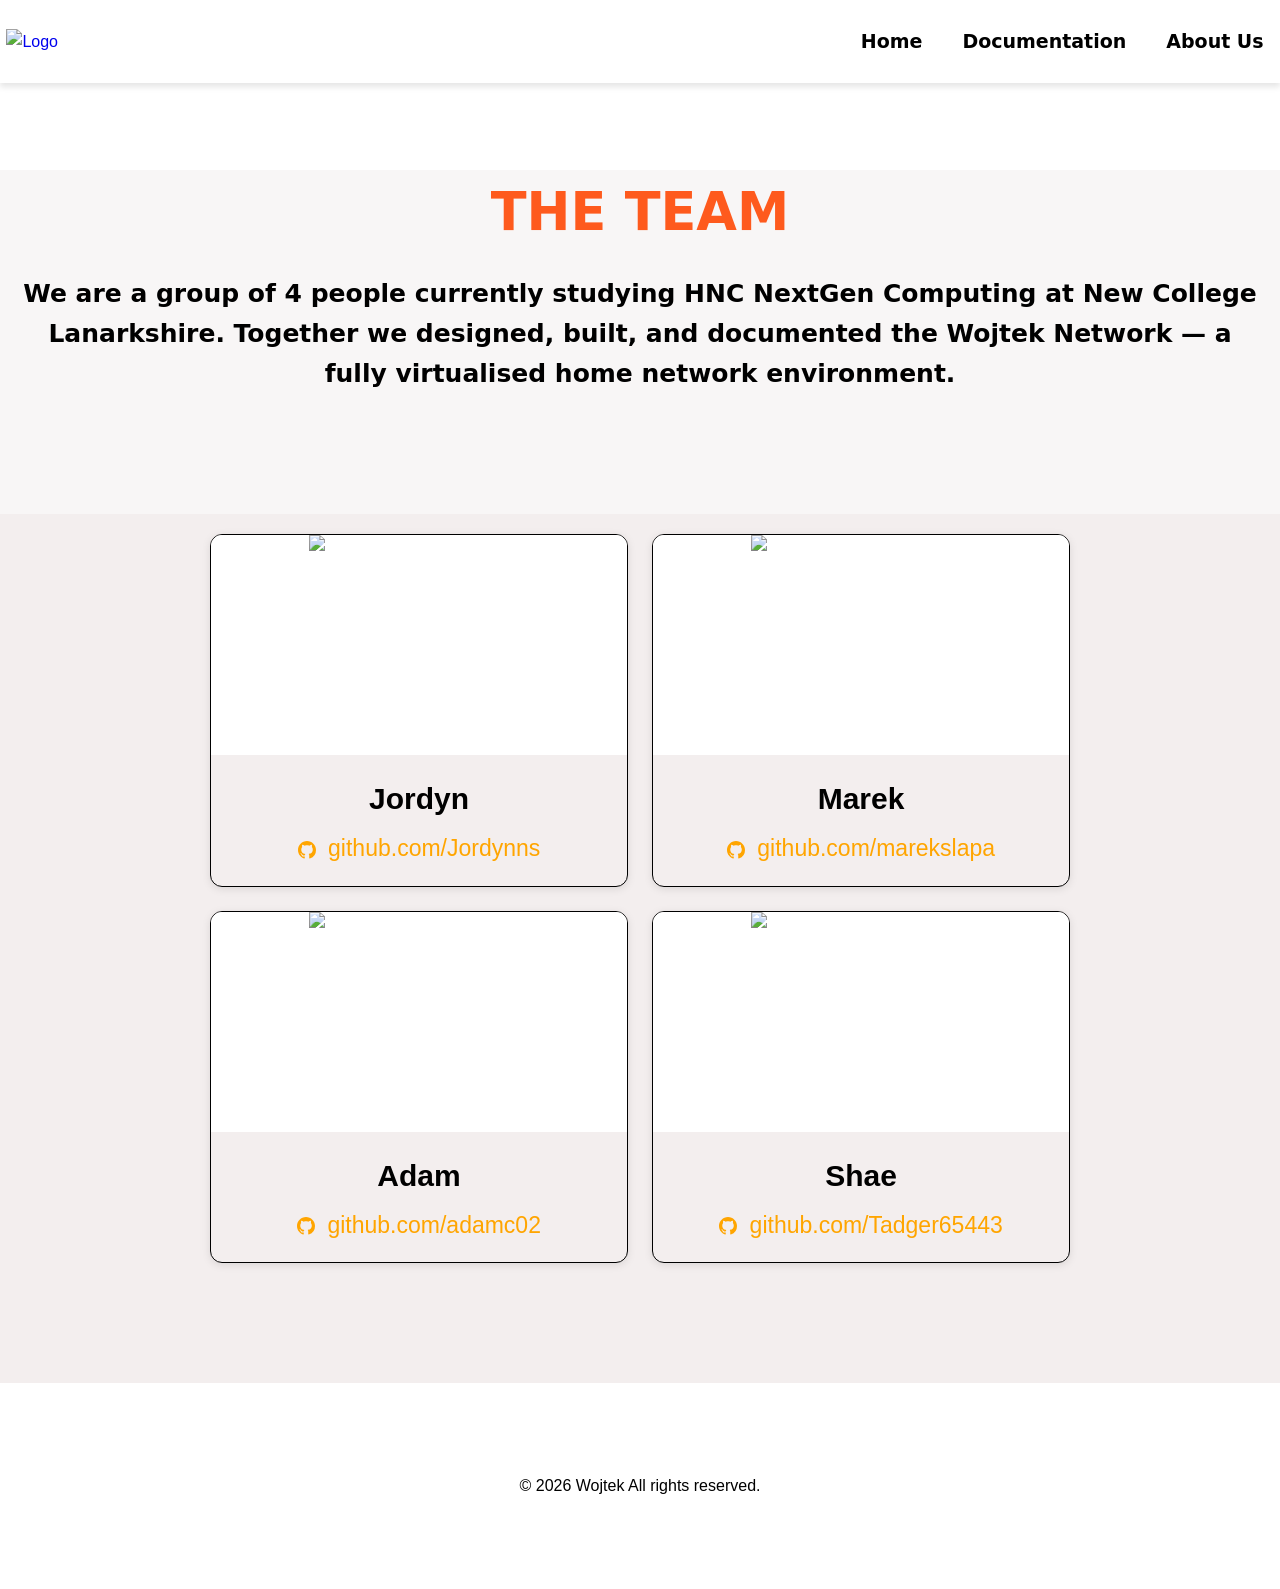
==== website/aboutus.html @ d4ba82f7 "Add files via upload" ====
<!DOCTYPE html>
<html lang="en">
<head>
    <meta charset="UTF-8">
    <meta name="viewport" content="width=device-width, initial-scale=1.0">
    <title>Wojtek Network — About Us</title>

    <link rel="icon" type="image/x-icon" href="resources/favicon.ico">
    <link rel="stylesheet" href="styles.css">

</head>
<body>

<header>
    <div class="header-container">
        <a href="index.html"><img src="resources/Logo.png" alt="Logo" style="height:150px;width:150px;"></a>
        <nav>
            <ul>
                <li><a href="index.html">Home</a></li>
                <li><a href="Documentation.html">Documentation</a></li>
                <li><a href="aboutus.html">About Us</a></li>
            </ul>
        </nav>
    </div>
</header>

<section class="What">
    <div class="container">
        <h1>THE TEAM</h1>
    </div>
    <div class="container1">
        <p style="text-align:center;">We are a group of 4 people currently studying HNC NextGen Computing at New College Lanarkshire.
        Together we designed, built, and documented the Wojtek Network — a fully virtualised home network environment.</p>
    </div>
</section>

<section class="Goals">
    <div class="cardsContainer" style="max-width:900px;">
        <div class="card-grid" style="grid-template-columns: repeat(2, 1fr);">

            <div class="card">
                <div class="card-image">
                    <img src="https://github.com/Jordynns.png" alt="Jordyn" style="height:220px;width:220px;object-fit:cover;">
                </div>
                <div class="card-content">
                    <div class="card-title">Jordyn</div>
                    <div class="card-text">
                        <a href="https://github.com/Jordynns" target="_blank">
                            <svg xmlns="http://www.w3.org/2000/svg" viewBox="0 0 24 24" width="18" height="18" fill="currentColor" style="vertical-align:middle;margin-right:6px;">
                                <path d="M12 0C5.37 0 0 5.37 0 12c0 5.31 3.435 9.795 8.205 11.385.6.105.825-.255.825-.57 0-.285-.015-1.23-.015-2.235-3.015.555-3.795-.735-4.035-1.41-.135-.345-.72-1.41-1.23-1.695-.42-.225-1.02-.78-.015-.795.945-.015 1.62.87 1.845 1.23 1.08 1.815 2.805 1.305 3.495.99.105-.78.42-1.305.765-1.605-2.67-.3-5.46-1.335-5.46-5.925 0-1.305.465-2.385 1.23-3.225-.12-.3-.54-1.53.12-3.18 0 0 1.005-.315 3.3 1.23.96-.27 1.98-.405 3-.405s2.04.135 3 .405c2.295-1.56 3.3-1.23 3.3-1.23.66 1.65.24 2.88.12 3.18.765.84 1.23 1.905 1.23 3.225 0 4.605-2.805 5.625-5.475 5.925.435.375.81 1.095.81 2.22 0 1.605-.015 2.895-.015 3.3 0 .315.225.69.825.57A12.02 12.02 0 0 0 24 12c0-6.63-5.37-12-12-12z"/>
                            </svg>
                            github.com/Jordynns
                        </a>
                    </div>
                </div>
            </div>

            <div class="card">
                <div class="card-image">
                    <img src="https://github.com/marekslapa.png" alt="Marek" style="height:220px;width:220px;object-fit:cover;">
                </div>
                <div class="card-content">
                    <div class="card-title">Marek</div>
                    <div class="card-text">
                        <a href="https://github.com/marekslapa" target="_blank">
                            <svg xmlns="http://www.w3.org/2000/svg" viewBox="0 0 24 24" width="18" height="18" fill="currentColor" style="vertical-align:middle;margin-right:6px;">
                                <path d="M12 0C5.37 0 0 5.37 0 12c0 5.31 3.435 9.795 8.205 11.385.6.105.825-.255.825-.57 0-.285-.015-1.23-.015-2.235-3.015.555-3.795-.735-4.035-1.41-.135-.345-.72-1.41-1.23-1.695-.42-.225-1.02-.78-.015-.795.945-.015 1.62.87 1.845 1.23 1.08 1.815 2.805 1.305 3.495.99.105-.78.42-1.305.765-1.605-2.67-.3-5.46-1.335-5.46-5.925 0-1.305.465-2.385 1.23-3.225-.12-.3-.54-1.53.12-3.18 0 0 1.005-.315 3.3 1.23.96-.27 1.98-.405 3-.405s2.04.135 3 .405c2.295-1.56 3.3-1.23 3.3-1.23.66 1.65.24 2.88.12 3.18.765.84 1.23 1.905 1.23 3.225 0 4.605-2.805 5.625-5.475 5.925.435.375.81 1.095.81 2.22 0 1.605-.015 2.895-.015 3.3 0 .315.225.69.825.57A12.02 12.02 0 0 0 24 12c0-6.63-5.37-12-12-12z"/>
                            </svg>
                            github.com/marekslapa
                        </a>
                    </div>
                </div>
            </div>

            <div class="card">
                <div class="card-image">
                    <img src="https://github.com/adamc02.png" alt="Adam" style="height:220px;width:220px;object-fit:cover;">
                </div>
                <div class="card-content">
                    <div class="card-title">Adam</div>
                    <div class="card-text">
                        <a href="https://github.com/adamc02" target="_blank">
                            <svg xmlns="http://www.w3.org/2000/svg" viewBox="0 0 24 24" width="18" height="18" fill="currentColor" style="vertical-align:middle;margin-right:6px;">
                                <path d="M12 0C5.37 0 0 5.37 0 12c0 5.31 3.435 9.795 8.205 11.385.6.105.825-.255.825-.57 0-.285-.015-1.23-.015-2.235-3.015.555-3.795-.735-4.035-1.41-.135-.345-.72-1.41-1.23-1.695-.42-.225-1.02-.78-.015-.795.945-.015 1.62.87 1.845 1.23 1.08 1.815 2.805 1.305 3.495.99.105-.78.42-1.305.765-1.605-2.67-.3-5.46-1.335-5.46-5.925 0-1.305.465-2.385 1.23-3.225-.12-.3-.54-1.53.12-3.18 0 0 1.005-.315 3.3 1.23.96-.27 1.98-.405 3-.405s2.04.135 3 .405c2.295-1.56 3.3-1.23 3.3-1.23.66 1.65.24 2.88.12 3.18.765.84 1.23 1.905 1.23 3.225 0 4.605-2.805 5.625-5.475 5.925.435.375.81 1.095.81 2.22 0 1.605-.015 2.895-.015 3.3 0 .315.225.69.825.57A12.02 12.02 0 0 0 24 12c0-6.63-5.37-12-12-12z"/>
                            </svg>
                            github.com/adamc02
                        </a>
                    </div>
                </div>
            </div>

            <div class="card">
                <div class="card-image">
                    <img src="https://github.com/Tadger65443.png" alt="Shae" style="height:220px;width:220px;object-fit:cover;">
                </div>
                <div class="card-content">
                    <div class="card-title">Shae</div>
                    <div class="card-text">
                        <a href="https://github.com/Tadger65443" target="_blank">
                            <svg xmlns="http://www.w3.org/2000/svg" viewBox="0 0 24 24" width="18" height="18" fill="currentColor" style="vertical-align:middle;margin-right:6px;">
                                <path d="M12 0C5.37 0 0 5.37 0 12c0 5.31 3.435 9.795 8.205 11.385.6.105.825-.255.825-.57 0-.285-.015-1.23-.015-2.235-3.015.555-3.795-.735-4.035-1.41-.135-.345-.72-1.41-1.23-1.695-.42-.225-1.02-.78-.015-.795.945-.015 1.62.87 1.845 1.23 1.08 1.815 2.805 1.305 3.495.99.105-.78.42-1.305.765-1.605-2.67-.3-5.46-1.335-5.46-5.925 0-1.305.465-2.385 1.23-3.225-.12-.3-.54-1.53.12-3.18 0 0 1.005-.315 3.3 1.23.96-.27 1.98-.405 3-.405s2.04.135 3 .405c2.295-1.56 3.3-1.23 3.3-1.23.66 1.65.24 2.88.12 3.18.765.84 1.23 1.905 1.23 3.225 0 4.605-2.805 5.625-5.475 5.925.435.375.81 1.095.81 2.22 0 1.605-.015 2.895-.015 3.3 0 .315.225.69.825.57A12.02 12.02 0 0 0 24 12c0-6.63-5.37-12-12-12z"/>
                            </svg>
                            github.com/Tadger65443
                        </a>
                    </div>
                </div>
            </div>

        </div>
    </div>
</section>

<footer>
    <p>&copy; 2026 Wojtek All rights reserved.</p>
</footer>

</body>
</html>
---- website/styles.css ----
/* ============================================================
   WOJTEK NETWORK — Combined Stylesheet
   Merged from stylesheet.css + Document.css
   ============================================================ */

/* ----- Reset & Variables ----- */
* {
    box-sizing: border-box;
    margin: 0;
    padding: 0;
}

:root {
    --primary-color: #ffffff;
    --secondary-color: #020274;
    --Section-colour: #000000;
    --background-color: #f1eeee;
    --text-color: #000000;
    --card-bg: #ffffff;
    --shadow: rgba(0, 0, 0, 0.1);
    --hover-shadow: rgba(0, 0, 0, 0.2);
    --transition-speed: 0.3s;
}

/* ----- Base ----- */
body {
    font-family: 'Arial', sans-serif;
    color: var(--text-color);
    margin: 0;
    padding: 0;
    line-height: 1.6;
    padding-top: 170px;
}

ul {
    list-style-type: disc;
    margin-left: 40px;
}

ul ul {
    margin-left: 40px;
}

a {
    text-decoration: none;
}

/* ----- Header ----- */
header {
    background: var(--primary-color);
    color: white;
    padding: 0.5vw;
    text-align: left;
    box-shadow: 0 4px 6px var(--shadow);
    position: fixed;
    top: 0;
    left: 0;
    width: 100%;
    z-index: 1000;
}

.header-container {
    display: flex;
    justify-content: space-between;
    align-items: center;
}

/* ----- Navigation ----- */
nav ul {
    list-style-type: none;
    display: flex;
    gap: 20px;
    justify-content: right;
    background: var(--primary-color);
    font-family: system-ui, -apple-system, BlinkMacSystemFont, 'Segoe UI', Roboto, Oxygen, Ubuntu, Cantarell, 'Open Sans', 'Helvetica Neue', sans-serif;
    font-size: 19px;
}

nav ul li {
    position: relative;
    margin: 0px;
}

nav ul li a {
    color: rgb(0, 0, 0);
    text-decoration: none;
    font-weight: bold;
    padding: 20px 10px;
    display: inline-block;
    transition: color var(--transition-speed);
}

nav ul li a:hover {
    background: #ffffff;
    transform: scale(1.05);
}

/* ----- Footer ----- */
footer {
    padding: 90px;
    text-align: center;
    background: #ffffff;
}

/* ============================================================
   HOME PAGE STYLES (Untitled-2.html / aboutus.html)
   ============================================================ */

/* ----- Hero Section ----- */
.hero {
    min-height: 100vh;
    background-image: linear-gradient(to bottom, rgb(240, 240, 240), rgb(255, 255, 255));
    background-size: cover;
    background-position: center;
    display: flex;
    flex-direction: column;
    justify-content: center;
    align-items: center;
    overflow: hidden;
    position: relative;
}

.hero-title {
    text-align: center;
    align-items: center;
    color: #fe5a1d;
    font-size: 40px;
    font-family: system-ui, -apple-system, BlinkMacSystemFont, 'Segoe UI', Roboto, Oxygen, Ubuntu, Cantarell, 'Open Sans', 'Helvetica Neue', sans-serif;
    font-weight: 900;
}

.hero-text {
    color: #222020;
    font-size: 20px;
    padding: 10px;
}

.hero-image {
    position: absolute;
    right: 190px;
    top: 50%;
    transform: translateX(60%) translateY(-50%);
    pointer-events: none;
    opacity: 30%;
}

.hero-image2 {
    position: absolute;
    left: 180px;
    top: 50%;
    transform: translateX(-60%) translateY(-50%);
    pointer-events: none;
    opacity: 30%;
}

/* ----- Button ----- */
.button {
    display: flex;
    align-items: center;
    gap: 12px;
    background-color: #fe5a1d;
    color: #fff;
    border: none;
    border-radius: 10px;
    padding: 14px 24px;
    font-size: 18px;
    font-weight: 500;
    cursor: pointer;
    font-family: sans-serif;
}

.button:hover {
    background-color: #db6b42;
}

/* ----- What Section ----- */
.What {
    background-color: #f8f6f6;
    padding-bottom: 100px;
}

.container {
    color: #fe5a1d;
    font-size: 35px;
    font-family: system-ui, -apple-system, BlinkMacSystemFont, 'Segoe UI', Roboto, Oxygen, Ubuntu, Cantarell, 'Open Sans', 'Helvetica Neue', sans-serif;
    text-align: center;
}

.container1 {
    max-width: 1300px;
    margin: 0 auto;
    padding: 20px;
    font-size: 25px;
    font-family: system-ui, -apple-system, BlinkMacSystemFont, 'Segoe UI', Roboto, Oxygen, Ubuntu, Cantarell, 'Open Sans', 'Helvetica Neue', sans-serif;
    color: #000000;
    font-weight: 600;
}

/* ----- Goals / Cards ----- */
.Goals {
    background-color: #f3eeee;
    padding-bottom: 100px;
}

.cardsContainer {
    max-width: 1000px;
    width: 100%;
    margin: 0 auto;
}

.card-grid {
    display: grid;
    grid-template-columns: repeat(3, 1fr);
    gap: 24px;
    padding: 20px;
    justify-content: center;
}

.card {
    border: 1px solid #000000;
    border-radius: 12px;
    overflow: hidden;
    box-shadow: 0 2px 8px rgba(0, 0, 0, 0.1);
    transition: transform 0.2s, box-shadow 0.2s;
}

.card-image {
    width: 100%;
    height: 220px;
    background-color: #ffffff;
    display: flex;
    align-items: center;
    justify-content: center;
    color: white;
    font-size: 48px;
    overflow: hidden;
}

.card-image img {
    width: 100%;
    height: 100%;
    object-fit: cover;
}

.card-content {
    padding: 20px;
    text-align: center;
}

.card-title {
    font-size: 30px;
    font-weight: 600;
    color: #000000;
    margin-bottom: 8px;
}

.card-text {
    font-size: 23px;
    color: #000000;
    line-height: 1.5;
}

.card-text a {
    text-decoration: none;
    color: orange;
}

.card-text a:hover {
    color: rgb(153, 105, 17);
}

/* ----- Architecture Section ----- */
.Architecture {
    background-color: #ebe2e2;
    padding-bottom: 100px;
}

.Legend {
    margin: 0 auto;
    padding: 20px;
    font-size: 23px;
    font-family: system-ui, -apple-system, BlinkMacSystemFont, 'Segoe UI', Roboto, Oxygen, Ubuntu, Cantarell, 'Open Sans', 'Helvetica Neue', sans-serif;
    color: #000000;
    font-weight: 700;
}

.Diagram {
    justify-content: center;
    align-content: center;
    display: flex;
}

/* ----- About Us ----- */
.Member-text {
    font-family: system-ui, -apple-system, BlinkMacSystemFont, 'Segoe UI', Roboto, Oxygen, Ubuntu, Cantarell, 'Open Sans', 'Helvetica Neue', sans-serif;
    font-weight: 400;
}

/* ----- Spin Animations ----- */
.spin {
    animation: spin 5s linear infinite;
}

.spin1 {
    animation: spin 5s linear infinite;
    animation-direction: reverse;
}

@keyframes spin {
    from { transform: rotate(0deg); }
    to   { transform: rotate(360deg); }
}

/* ============================================================
   DOCUMENTATION PAGE STYLES (Documentation.html)
   ============================================================ */

/* ----- Doc Layout ----- */
.doc-layout {
    display: grid;
    grid-template-columns: 260px 1fr;
    gap: 40px;
    padding: 60px 20%;
    background: white;
}

.doc-content {
    width: 100%;
}

/* ----- Sidebar Navigation ----- */
.Section-Area {
    position: sticky;
    top: 180px;
    height: fit-content;
    border-right: 2px solid #eee;
    padding-right: 20px;
}

.Section-Area a {
    display: block;
    margin: 10px 0;
    color: #333;
    text-decoration: none;
    font-weight: 500;
}

.Section-Area a:hover {
    color: #ff5a1f;
}

/* ----- Section Headings ----- */
.headings {
    color: #ff5a1f;
    margin-top: 40px;
    text-align: center;
}

section[id] {
    scroll-margin-top: 185px;
}

.title {
    color: #fe5a1d;
    font-size: 35px;
    font-family: system-ui, -apple-system, BlinkMacSystemFont, 'Segoe UI', Roboto, Oxygen, Ubuntu, Cantarell, 'Open Sans', 'Helvetica Neue', sans-serif;
}

.text {
    color: #000000;
    font-size: 20px;
    font-family: system-ui, -apple-system, BlinkMacSystemFont, 'Segoe UI', Roboto, Oxygen, Ubuntu, Cantarell, 'Open Sans', 'Helvetica Neue', sans-serif;
    padding-top: 20px;
}

/* ----- Network Diagram ----- */
.diagram-wrapper {
    background: #12121f;
    border: 1px solid #2a2a3e;
    border-radius: 6px;
    width: 100%;
    max-width: 100%;
    position: relative;
    margin: 0 auto;
}

.legend {
    padding: 14px 20px 10px;
    border-bottom: 1px solid #2a2a3e;
    position: relative;
    z-index: 10;
    background: #12121f;
}

.legend h3 {
    text-align: center;
    font-size: 15px;
    font-weight: 600;
    color: #e0e0e0;
    margin-bottom: 10px;
}

.legend-items {
    display: flex;
    flex-wrap: wrap;
    gap: 18px;
    justify-content: center;
    font-size: 12px;
    color: #bbb;
}

.legend-item { display: flex; align-items: center; gap: 6px; }
.legend-dot  { width: 12px; height: 12px; border-radius: 50%; flex-shrink: 0; }

.canvas-viewport {
    height: 760px;
    overflow: hidden;
    position: relative;
}

.canvas {
    padding: 40px 30px 60px;
    display: flex;
    flex-direction: column;
    align-items: center;
    gap: 0;
    transform-origin: 0 0;
}

/* ----- Diagram Nodes ----- */
.node {
    border-radius: 4px;
    padding: 8px 18px;
    font-size: 13px;
    font-weight: 500;
    text-align: center;
    white-space: nowrap;
    color: #fff;
}

.blue   { background: #2d6aa0; border: 1px solid #3a85c8; }
.grey   { background: #4a4a5e; border: 1px solid #6a6a7e; }
.red    { background: #c0233a; border: 1px solid #e0304d; }
.green  { background: #1d7a45; border: 1px solid #26a05a; }
.purple { background: #6b3fa0; border: 1px solid #8a52cc; }
.gold   { background: #b8860b; border: 1px solid #d4a017; }

.pfsense-box, .lan-box, .services-box {
    background: #2a2a3e;
    border: 1px solid #3a3a5e;
    border-radius: 6px;
    position: relative;
    display: flex;
    justify-content: center;
}

.pfsense-box  { width: 340px; padding: 28px 16px 14px; gap: 16px; }
.lan-box      { width: 360px; padding: 28px 16px 14px; gap: 20px; }
.services-box { width: fit-content; padding: 28px 10px 14px; gap: 8px; flex-wrap: nowrap; }

.box-label {
    position: absolute;
    top: 9px; left: 50%;
    transform: translateX(-50%);
    font-size: 12px; color: #aaa; white-space: nowrap;
}

.node-internet { width: 110px; }
.node-vswitch  { width: 160px; }
.node-hyperv   { width: 140px; }
.node-wan      { width: 120px; }
.node-lan-ip   { width: 150px; }
.node-subnet   { width: 140px; }
.node-ubuntu   { width: 130px; line-height: 1.5; }
.node-win11    { width: 130px; line-height: 1.5; }
.node-docker   { width: 200px; }
.node-service  { width: 120px; line-height: 1.5; font-size: 12px; }

/* ----- Diagram Toolbar & Nav Pad ----- */
.toolbar {
    position: absolute;
    top: 10px; right: 12px;
    display: flex; gap: 6px;
    z-index: 20;
}

.toolbar button {
    background: #2a2a3e; border: 1px solid #3a3a5e;
    color: #aaa; width: 30px; height: 28px;
    border-radius: 4px; cursor: pointer; font-size: 13px;
    display: flex; align-items: center; justify-content: center;
    transition: background 0.15s;
}

.toolbar button:hover { background: #3a3a5e; color: #fff; }

.nav-buttons {
    position: absolute;
    bottom: 12px; right: 12px;
    display: grid;
    grid-template-columns: repeat(3, 28px);
    grid-template-rows: repeat(3, 28px);
    gap: 4px;
    z-index: 20;
}

.nav-btn {
    background: #2a2a3e; border: 1px solid #3a3a5e;
    color: #aaa; border-radius: 4px;
    cursor: pointer; font-size: 12px;
    display: flex; align-items: center; justify-content: center;
    transition: background 0.15s;
}

.nav-btn:hover { background: #3a3a5e; color: #fff; }
.nav-btn.empty { background: transparent; border: none; cursor: default; }

/* ----- Tables ----- */
table {
    font-family: arial, sans-serif;
    border-collapse: collapse;
    width: 100%;
}

td, th {
    border: 1px solid #dddddd;
    text-align: left;
    padding: 8px;
}

tr:nth-child(even) {
    background-color: #dddddd;
}

/* ----- Code & Tip Boxes ----- */
.code-box {
    background: #cfcdcd;
    padding: 16px;
    font-family: monospace;
    display: flex;
    justify-content: space-between;
    align-items: center;
    color: #000000;
}

.tip-box {
    background: #ffffff;
    border-left: 4px solid #22c55e;
    padding: 18px 20px;
    color: #000000;
    max-width: 700px;
}

.tip-title {
    color: #22c55e;
    font-weight: bold;
    margin-bottom: 8px;
    display: flex;
    align-items: center;
    gap: 6px;
}

.tip-box a { color: #3b82f6; text-decoration: none; }
.tip-box a:hover { text-decoration: underline; }

/* ----- Appendices ----- */
.Appendices a {
    color: orange;
    text-decoration: none;
}

/* ----- Doc content inline links ----- */
.doc-content a {
    color: #fe5a1d;
    text-decoration: none;
}

.doc-content a:hover {
    text-decoration: underline;
}
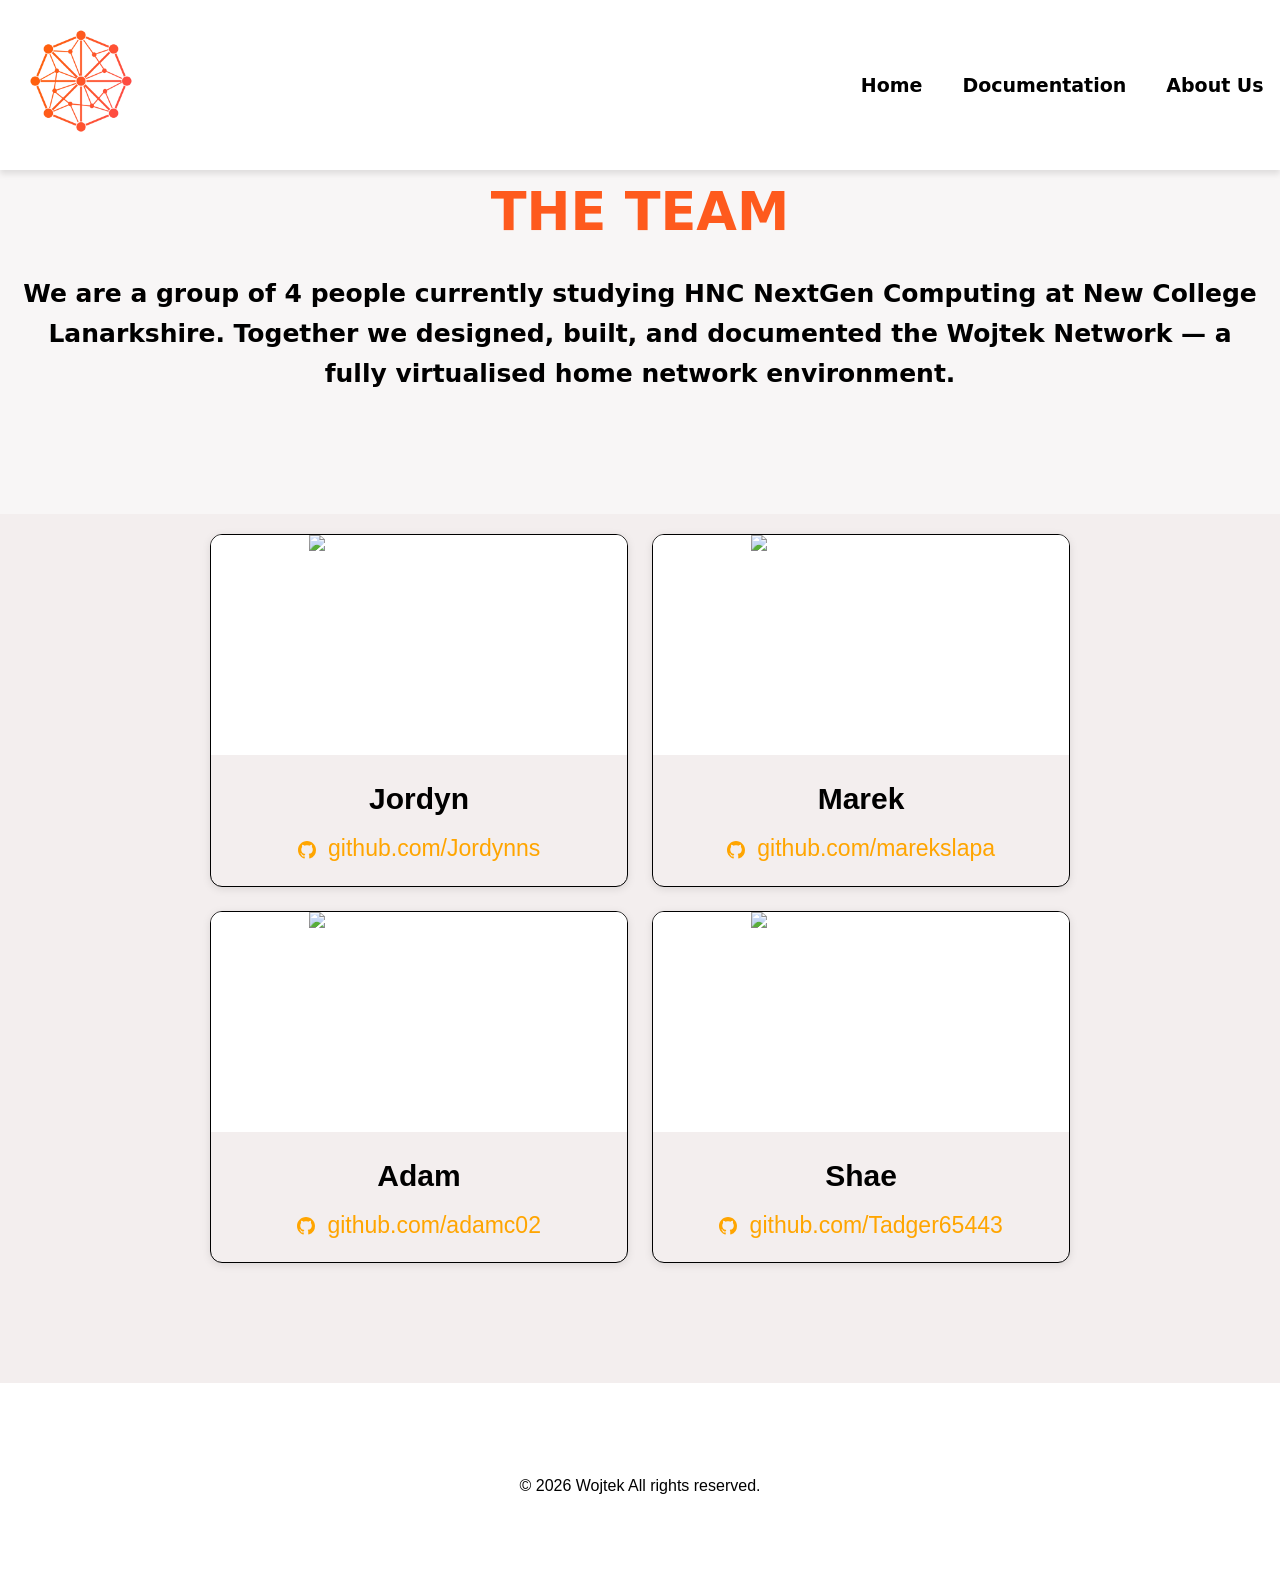
==== commit 02d922c2: "Update aboutus.html" ====
--- a/website/aboutus.html
+++ b/website/aboutus.html
@@ -5,7 +5,7 @@
     <meta name="viewport" content="width=device-width, initial-scale=1.0">
     <title>Wojtek Network — About Us</title>
 
-    <link rel="icon" type="image/x-icon" href="resources/favicon.ico">
+    <link rel="icon" type="image/x-icon" href="Resources/favicon.ico">
     <link rel="stylesheet" href="styles.css">
 
 </head>
@@ -13,7 +13,7 @@
 
 <header>
     <div class="header-container">
-        <a href="index.html"><img src="resources/Logo.png" alt="Logo" style="height:150px;width:150px;"></a>
+        <a href="index.html"><img src="Resources/Logo.png" alt="Logo" style="height:150px;width:150px;"></a>
         <nav>
             <ul>
                 <li><a href="index.html">Home</a></li>
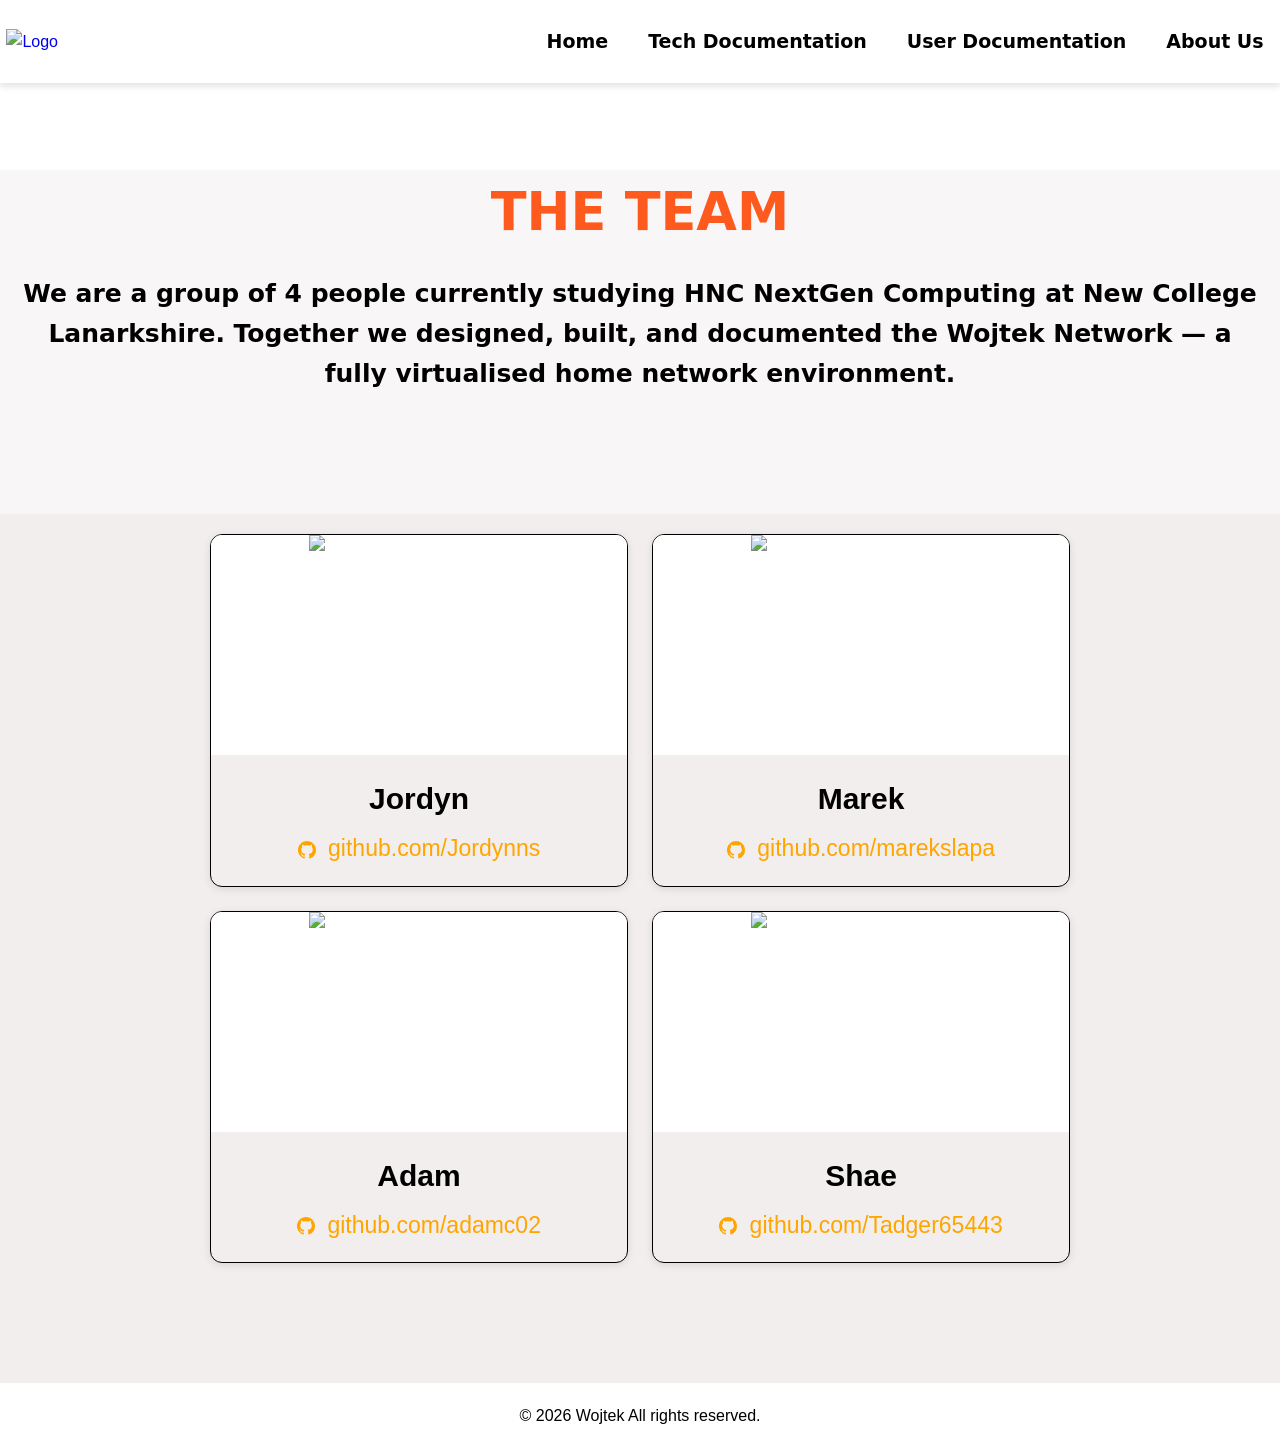
==== commit 4282a80f: "Add files via upload" ====
--- a/website/aboutus.html
+++ b/website/aboutus.html
@@ -5,7 +5,7 @@
     <meta name="viewport" content="width=device-width, initial-scale=1.0">
     <title>Wojtek Network — About Us</title>
 
-    <link rel="icon" type="image/x-icon" href="Resources/favicon.ico">
+    <link rel="icon" type="image/x-icon" href="resources/favicon.ico">
     <link rel="stylesheet" href="styles.css">
 
 </head>
@@ -13,11 +13,12 @@
 
 <header>
     <div class="header-container">
-        <a href="index.html"><img src="Resources/Logo.png" alt="Logo" style="height:150px;width:150px;"></a>
+        <a href="index.html"><img src="resources/Logo.png" alt="Logo" style="height:150px;width:150px;"></a>
         <nav>
             <ul>
                 <li><a href="index.html">Home</a></li>
-                <li><a href="Documentation.html">Documentation</a></li>
+                <li><a href="Documentation.html">Tech Documentation</a></li>
+                <li><a href="Documentation -User.html">User Documentation</a></li>
                 <li><a href="aboutus.html">About Us</a></li>
             </ul>
         </nav>
--- a/website/styles.css
+++ b/website/styles.css
@@ -97,9 +97,9 @@
 
 /* ----- Footer ----- */
 footer {
-    padding: 90px;
     text-align: center;
-    background: #ffffff;
+    padding: 20px; 
+    width: 100%;
 }
 
 /* ============================================================
@@ -578,3 +578,23 @@
 .doc-content a:hover {
     text-decoration: underline;
 }
+
+.tip-boxb {
+    background: #ffffff;
+    border-left: 4px solid #2232c5;
+    padding: 18px 20px;
+    color: #000000;
+    max-width: 700px;
+}
+
+.tip-titleb {
+    color: #540dda;
+    font-weight: bold;
+    margin-bottom: 8px;
+    display: flex;
+    align-items: center;
+    gap: 6px;
+}
+
+.tip-boxb a { color: #3b82f6; text-decoration: none; }
+.tip-boxb a:hover { text-decoration: underline; }
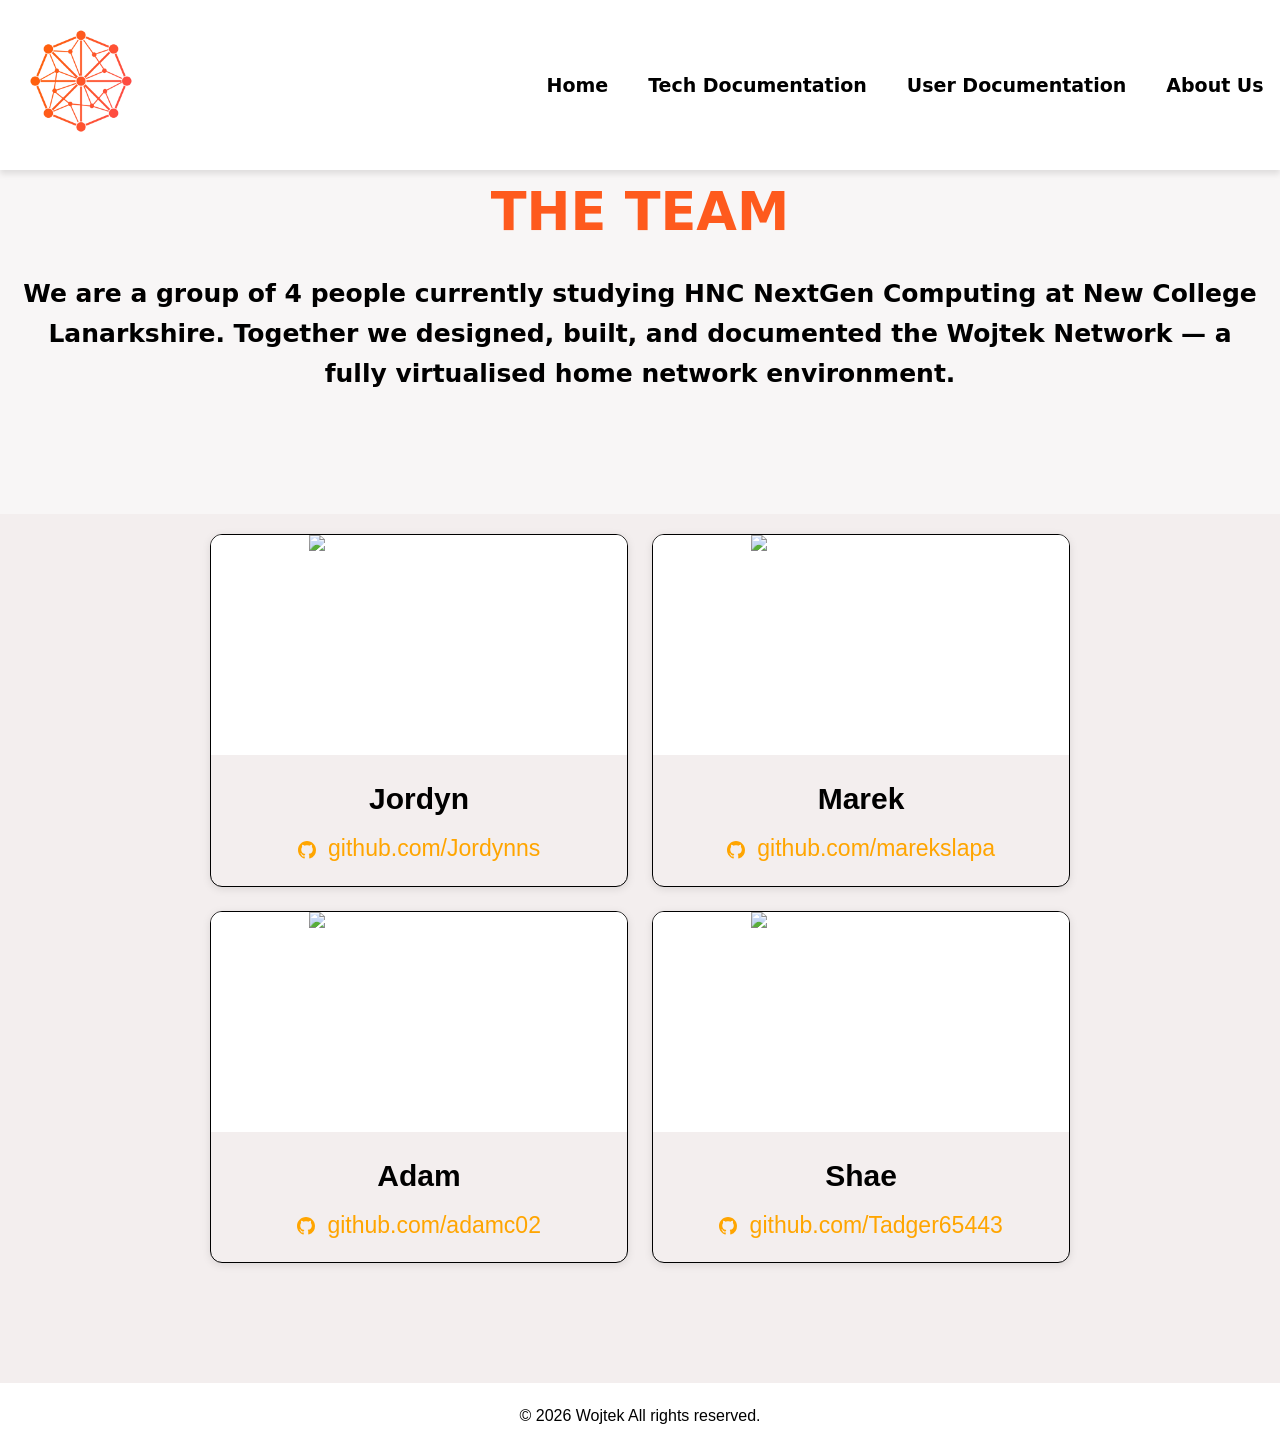
==== commit 084fe4d3: "Update aboutus.html" ====
--- a/website/aboutus.html
+++ b/website/aboutus.html
@@ -5,7 +5,7 @@
     <meta name="viewport" content="width=device-width, initial-scale=1.0">
     <title>Wojtek Network — About Us</title>
 
-    <link rel="icon" type="image/x-icon" href="resources/favicon.ico">
+    <link rel="icon" type="image/x-icon" href="Resources/favicon.ico">
     <link rel="stylesheet" href="styles.css">
 
 </head>
@@ -13,7 +13,7 @@
 
 <header>
     <div class="header-container">
-        <a href="index.html"><img src="resources/Logo.png" alt="Logo" style="height:150px;width:150px;"></a>
+        <a href="index.html"><img src="Resources/Logo.png" alt="Logo" style="height:150px;width:150px;"></a>
         <nav>
             <ul>
                 <li><a href="index.html">Home</a></li>
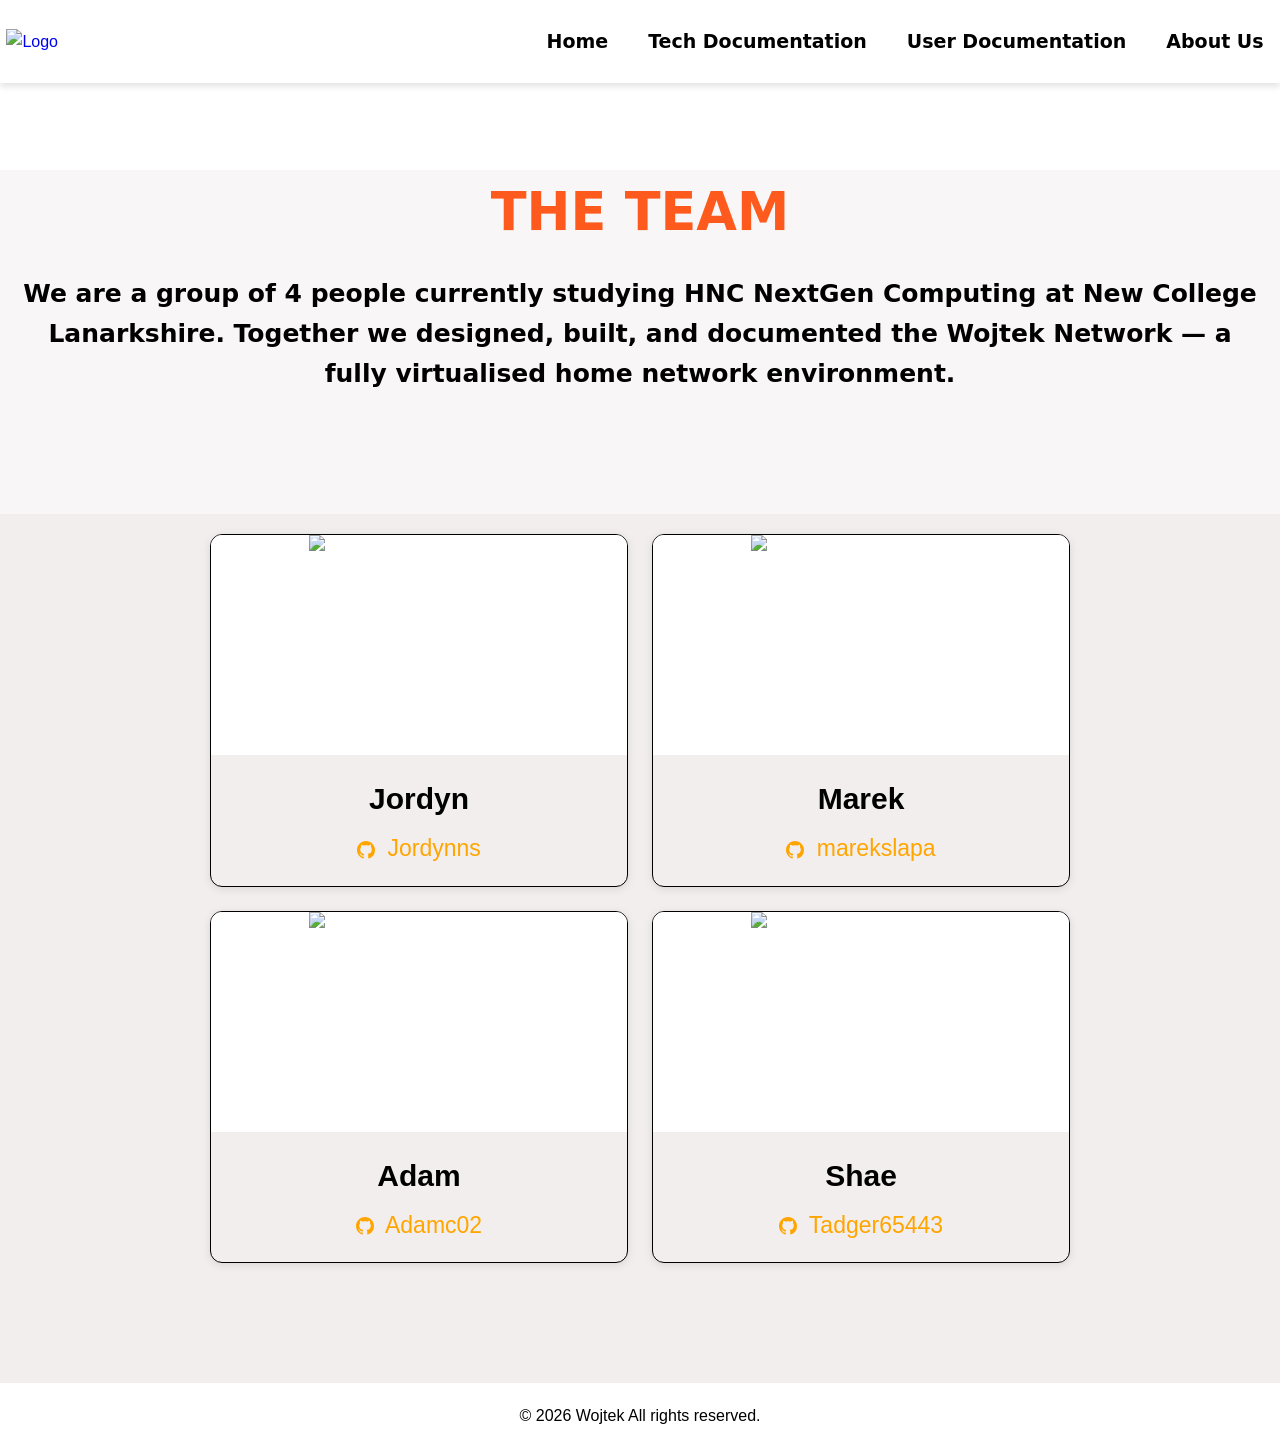
==== commit 1911be59: "Add files via upload" ====
--- a/website/aboutus.html
+++ b/website/aboutus.html
@@ -5,7 +5,7 @@
     <meta name="viewport" content="width=device-width, initial-scale=1.0">
     <title>Wojtek Network — About Us</title>
 
-    <link rel="icon" type="image/x-icon" href="Resources/favicon.ico">
+    <link rel="icon" type="image/x-icon" href="resources/favicon.ico">
     <link rel="stylesheet" href="styles.css">
 
 </head>
@@ -13,7 +13,7 @@
 
 <header>
     <div class="header-container">
-        <a href="index.html"><img src="Resources/Logo.png" alt="Logo" style="height:150px;width:150px;"></a>
+        <a href="index.html"><img src="resources/Logo.png" alt="Logo" style="height:150px;width:150px;"></a>
         <nav>
             <ul>
                 <li><a href="index.html">Home</a></li>
@@ -50,7 +50,7 @@
                             <svg xmlns="http://www.w3.org/2000/svg" viewBox="0 0 24 24" width="18" height="18" fill="currentColor" style="vertical-align:middle;margin-right:6px;">
                                 <path d="M12 0C5.37 0 0 5.37 0 12c0 5.31 3.435 9.795 8.205 11.385.6.105.825-.255.825-.57 0-.285-.015-1.23-.015-2.235-3.015.555-3.795-.735-4.035-1.41-.135-.345-.72-1.41-1.23-1.695-.42-.225-1.02-.78-.015-.795.945-.015 1.62.87 1.845 1.23 1.08 1.815 2.805 1.305 3.495.99.105-.78.42-1.305.765-1.605-2.67-.3-5.46-1.335-5.46-5.925 0-1.305.465-2.385 1.23-3.225-.12-.3-.54-1.53.12-3.18 0 0 1.005-.315 3.3 1.23.96-.27 1.98-.405 3-.405s2.04.135 3 .405c2.295-1.56 3.3-1.23 3.3-1.23.66 1.65.24 2.88.12 3.18.765.84 1.23 1.905 1.23 3.225 0 4.605-2.805 5.625-5.475 5.925.435.375.81 1.095.81 2.22 0 1.605-.015 2.895-.015 3.3 0 .315.225.69.825.57A12.02 12.02 0 0 0 24 12c0-6.63-5.37-12-12-12z"/>
                             </svg>
-                            github.com/Jordynns
+                            Jordynns
                         </a>
                     </div>
                 </div>
@@ -67,7 +67,7 @@
                             <svg xmlns="http://www.w3.org/2000/svg" viewBox="0 0 24 24" width="18" height="18" fill="currentColor" style="vertical-align:middle;margin-right:6px;">
                                 <path d="M12 0C5.37 0 0 5.37 0 12c0 5.31 3.435 9.795 8.205 11.385.6.105.825-.255.825-.57 0-.285-.015-1.23-.015-2.235-3.015.555-3.795-.735-4.035-1.41-.135-.345-.72-1.41-1.23-1.695-.42-.225-1.02-.78-.015-.795.945-.015 1.62.87 1.845 1.23 1.08 1.815 2.805 1.305 3.495.99.105-.78.42-1.305.765-1.605-2.67-.3-5.46-1.335-5.46-5.925 0-1.305.465-2.385 1.23-3.225-.12-.3-.54-1.53.12-3.18 0 0 1.005-.315 3.3 1.23.96-.27 1.98-.405 3-.405s2.04.135 3 .405c2.295-1.56 3.3-1.23 3.3-1.23.66 1.65.24 2.88.12 3.18.765.84 1.23 1.905 1.23 3.225 0 4.605-2.805 5.625-5.475 5.925.435.375.81 1.095.81 2.22 0 1.605-.015 2.895-.015 3.3 0 .315.225.69.825.57A12.02 12.02 0 0 0 24 12c0-6.63-5.37-12-12-12z"/>
                             </svg>
-                            github.com/marekslapa
+                            marekslapa
                         </a>
                     </div>
                 </div>
@@ -84,7 +84,7 @@
                             <svg xmlns="http://www.w3.org/2000/svg" viewBox="0 0 24 24" width="18" height="18" fill="currentColor" style="vertical-align:middle;margin-right:6px;">
                                 <path d="M12 0C5.37 0 0 5.37 0 12c0 5.31 3.435 9.795 8.205 11.385.6.105.825-.255.825-.57 0-.285-.015-1.23-.015-2.235-3.015.555-3.795-.735-4.035-1.41-.135-.345-.72-1.41-1.23-1.695-.42-.225-1.02-.78-.015-.795.945-.015 1.62.87 1.845 1.23 1.08 1.815 2.805 1.305 3.495.99.105-.78.42-1.305.765-1.605-2.67-.3-5.46-1.335-5.46-5.925 0-1.305.465-2.385 1.23-3.225-.12-.3-.54-1.53.12-3.18 0 0 1.005-.315 3.3 1.23.96-.27 1.98-.405 3-.405s2.04.135 3 .405c2.295-1.56 3.3-1.23 3.3-1.23.66 1.65.24 2.88.12 3.18.765.84 1.23 1.905 1.23 3.225 0 4.605-2.805 5.625-5.475 5.925.435.375.81 1.095.81 2.22 0 1.605-.015 2.895-.015 3.3 0 .315.225.69.825.57A12.02 12.02 0 0 0 24 12c0-6.63-5.37-12-12-12z"/>
                             </svg>
-                            github.com/adamc02
+                            Adamc02
                         </a>
                     </div>
                 </div>
@@ -101,7 +101,7 @@
                             <svg xmlns="http://www.w3.org/2000/svg" viewBox="0 0 24 24" width="18" height="18" fill="currentColor" style="vertical-align:middle;margin-right:6px;">
                                 <path d="M12 0C5.37 0 0 5.37 0 12c0 5.31 3.435 9.795 8.205 11.385.6.105.825-.255.825-.57 0-.285-.015-1.23-.015-2.235-3.015.555-3.795-.735-4.035-1.41-.135-.345-.72-1.41-1.23-1.695-.42-.225-1.02-.78-.015-.795.945-.015 1.62.87 1.845 1.23 1.08 1.815 2.805 1.305 3.495.99.105-.78.42-1.305.765-1.605-2.67-.3-5.46-1.335-5.46-5.925 0-1.305.465-2.385 1.23-3.225-.12-.3-.54-1.53.12-3.18 0 0 1.005-.315 3.3 1.23.96-.27 1.98-.405 3-.405s2.04.135 3 .405c2.295-1.56 3.3-1.23 3.3-1.23.66 1.65.24 2.88.12 3.18.765.84 1.23 1.905 1.23 3.225 0 4.605-2.805 5.625-5.475 5.925.435.375.81 1.095.81 2.22 0 1.605-.015 2.895-.015 3.3 0 .315.225.69.825.57A12.02 12.02 0 0 0 24 12c0-6.63-5.37-12-12-12z"/>
                             </svg>
-                            github.com/Tadger65443
+                            Tadger65443
                         </a>
                     </div>
                 </div>
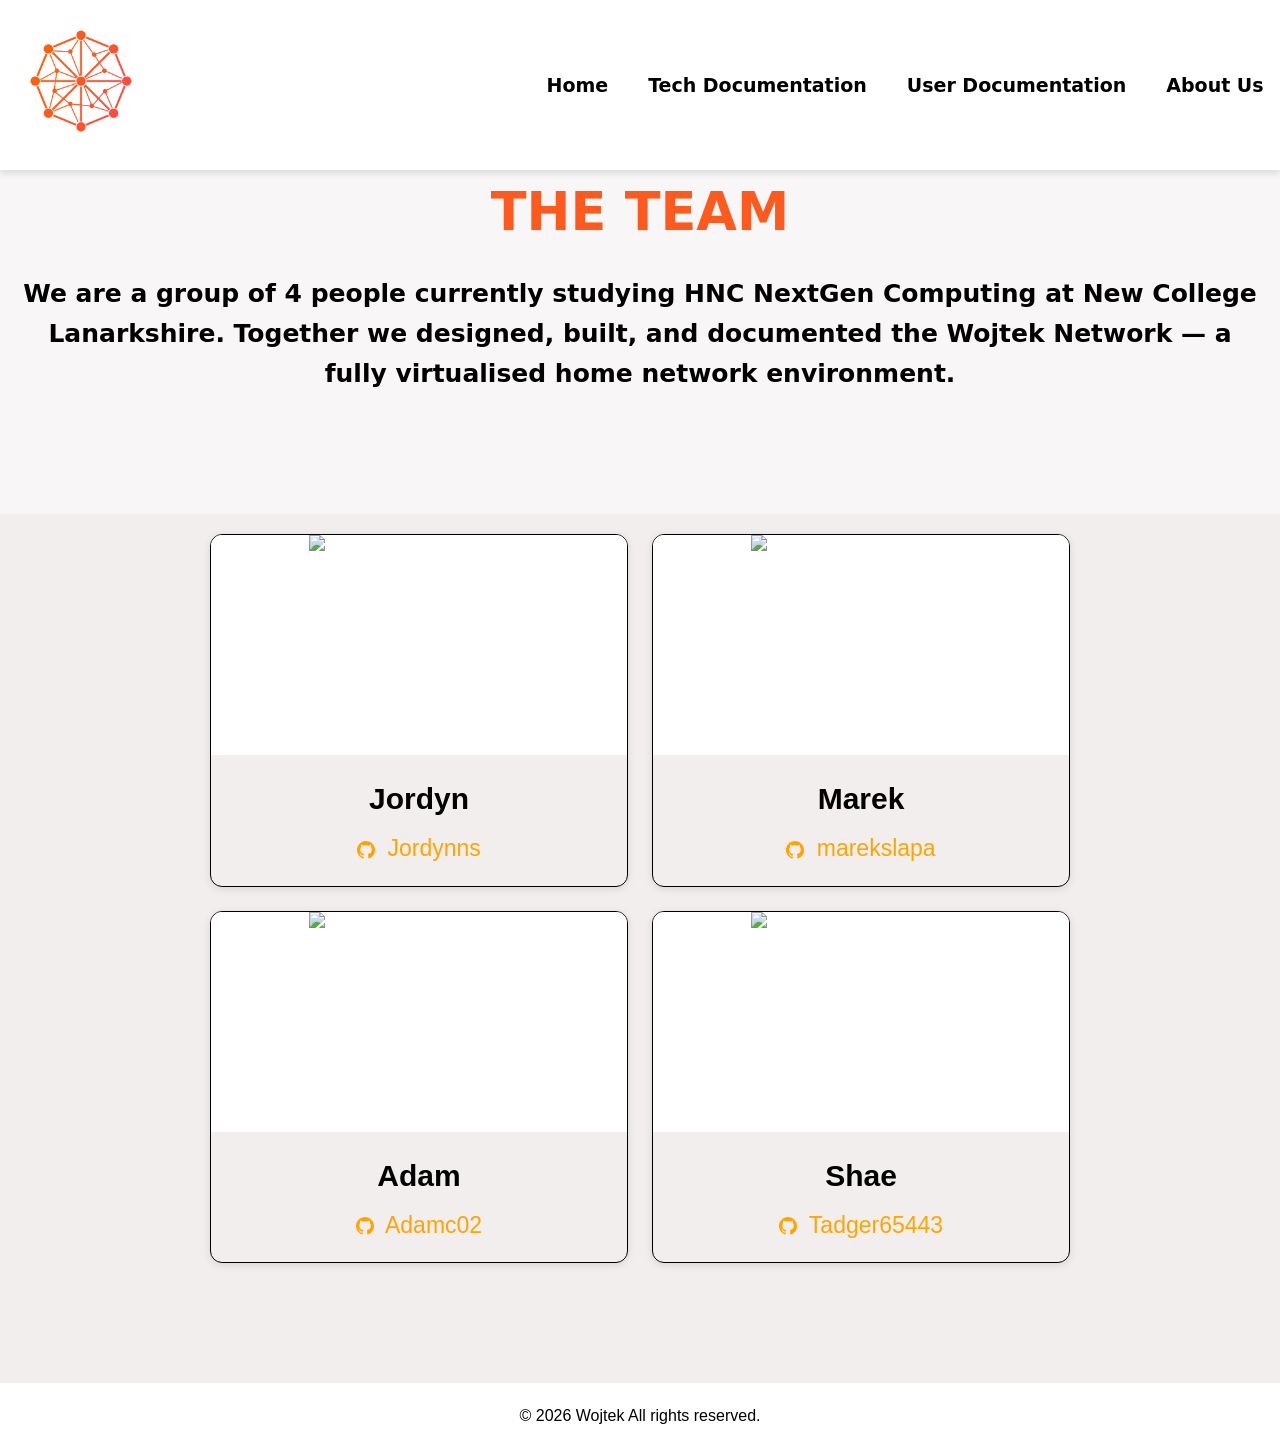
==== commit 883cb0f0: "Update aboutus.html" ====
--- a/website/aboutus.html
+++ b/website/aboutus.html
@@ -5,7 +5,7 @@
     <meta name="viewport" content="width=device-width, initial-scale=1.0">
     <title>Wojtek Network — About Us</title>
 
-    <link rel="icon" type="image/x-icon" href="resources/favicon.ico">
+    <link rel="icon" type="image/x-icon" href="Resources/favicon.ico">
     <link rel="stylesheet" href="styles.css">
 
 </head>
@@ -13,7 +13,7 @@
 
 <header>
     <div class="header-container">
-        <a href="index.html"><img src="resources/Logo.png" alt="Logo" style="height:150px;width:150px;"></a>
+        <a href="index.html"><img src="Resources/Logo.png" alt="Logo" style="height:150px;width:150px;"></a>
         <nav>
             <ul>
                 <li><a href="index.html">Home</a></li>
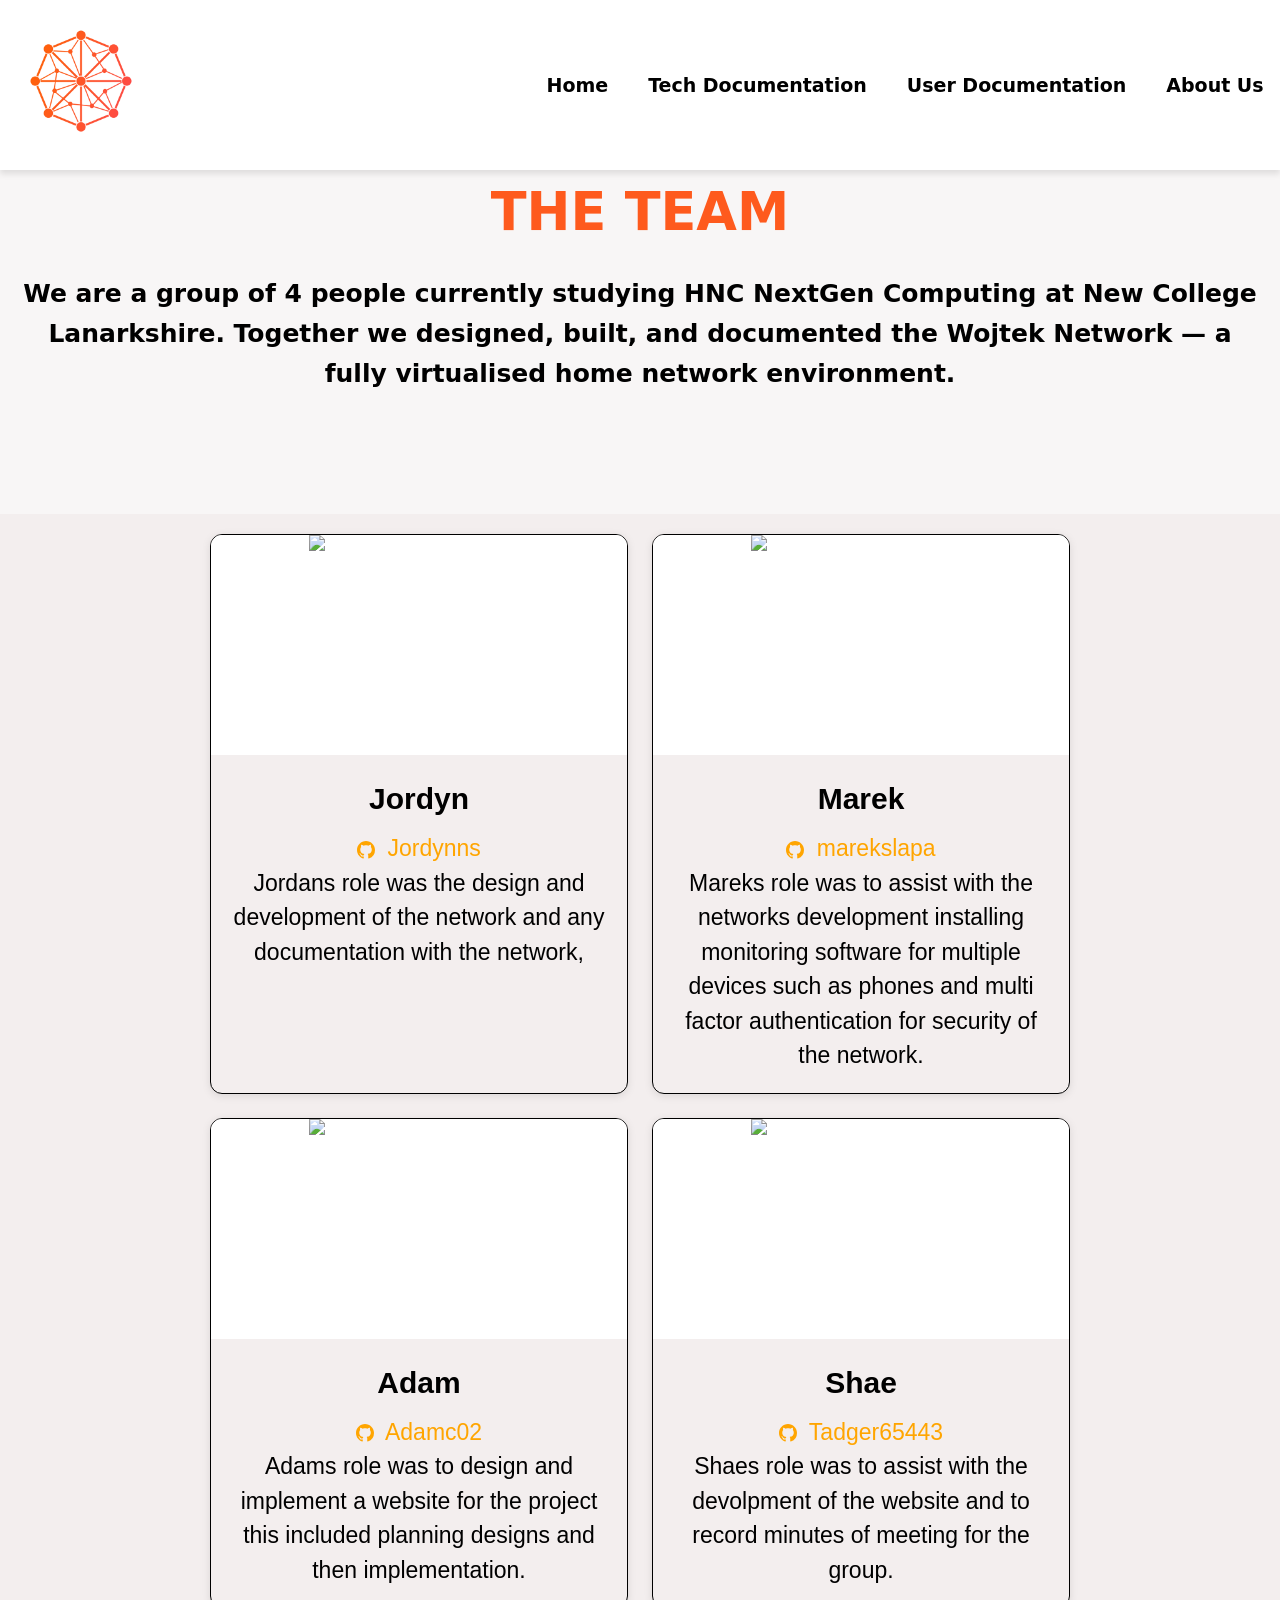
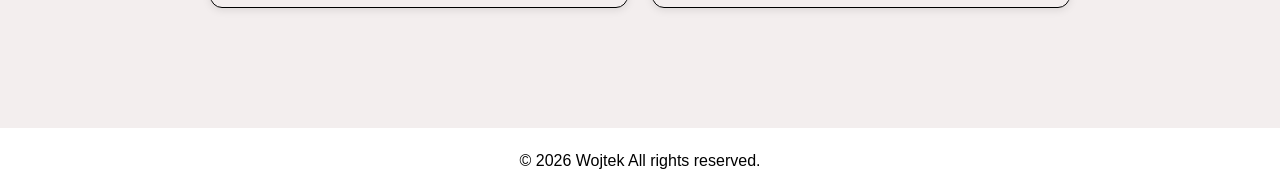
==== commit 77a5cce4: "Add files via upload" ====
--- a/website/aboutus.html
+++ b/website/aboutus.html
@@ -52,6 +52,7 @@
                             </svg>
                             Jordynns
                         </a>
+                        <p>Jordans role was the design and development of the network and any documentation with the network,</p>
                     </div>
                 </div>
             </div>
@@ -69,6 +70,8 @@
                             </svg>
                             marekslapa
                         </a>
+                        <br>
+                        <p>Mareks role was to assist with the networks development installing monitoring software for multiple devices such as phones and multi factor authentication for security of the network.</p>
                     </div>
                 </div>
             </div>
@@ -86,6 +89,7 @@
                             </svg>
                             Adamc02
                         </a>
+                        <p>Adams role was to design and implement a website for the project this included planning designs and then implementation.</p>
                     </div>
                 </div>
             </div>
@@ -103,6 +107,7 @@
                             </svg>
                             Tadger65443
                         </a>
+                        <p>Shaes role was to assist with the devolpment of the website and to record minutes of meeting for the group.</p>
                     </div>
                 </div>
             </div>
